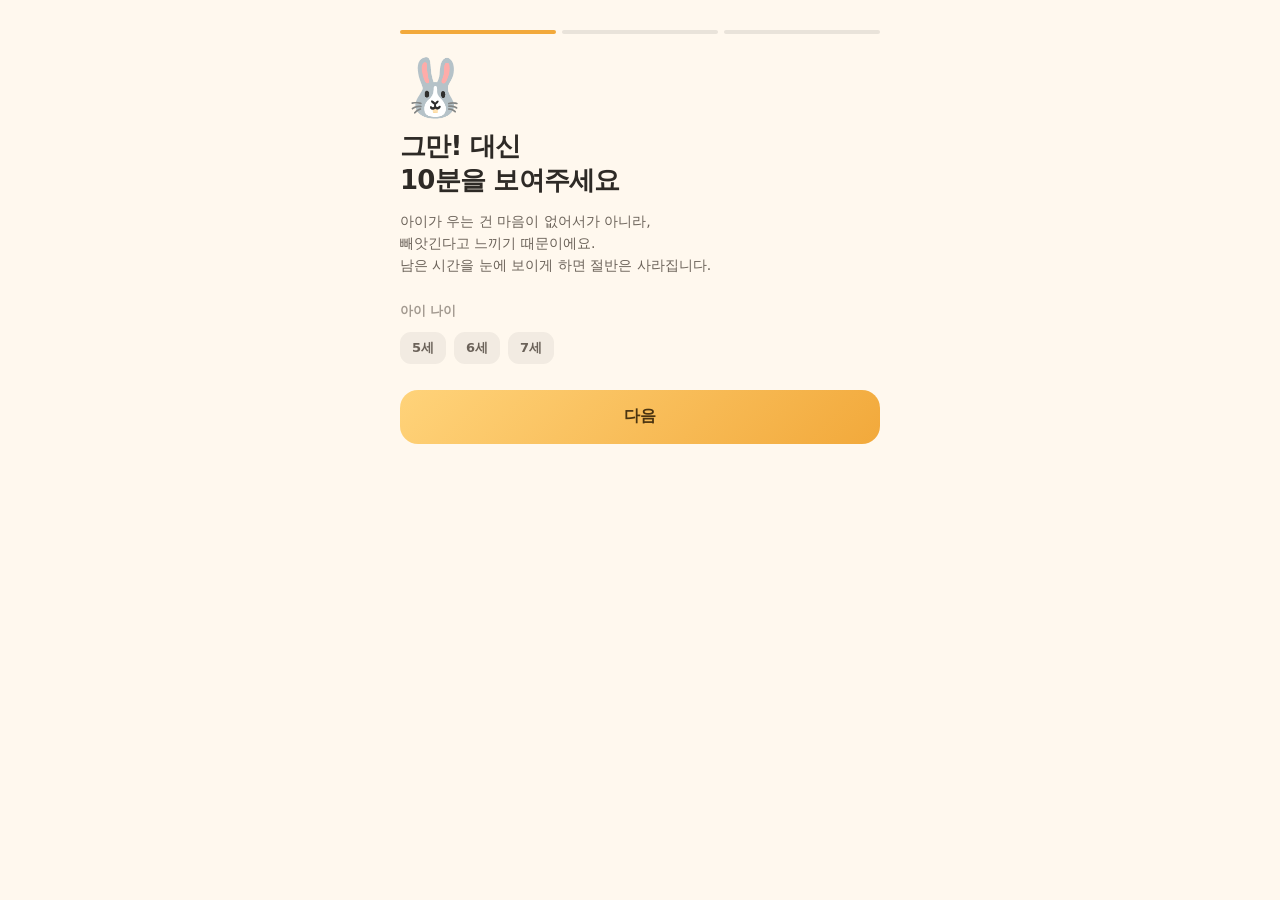
==== index.html @ 4c0e1732 "미리 (Miri) v1.0 — 5~7세 전환 코치 PWA 빼앗지 말고, 보여주고, 고르게.  - 예고 시계: 모래가 줄고 토끼가 내려옴. 글자·숫자 0개 - 30초 예고: 손흔들기" ====
<!doctype html>
<html lang="ko">
<head>
<script>document.documentElement.classList.add('js');</script>
<meta charset="utf-8">
<meta name="viewport" content="width=device-width,initial-scale=1,viewport-fit=cover,maximum-scale=1,user-scalable=no">
<title>미리 — 그만! 대신 10분을 보여주세요</title>
<meta name="description" content="5~7세 아이의 전환을 덜 아프게. 남은 시간을 보여주고, 고르게 하는 앱.">
<meta name="theme-color" content="#FFF8EE">
<meta name="apple-mobile-web-app-capable" content="yes">
<meta name="apple-mobile-web-app-status-bar-style" content="default">
<meta name="apple-mobile-web-app-title" content="미리">
<link rel="manifest" href="manifest.webmanifest">
<link rel="icon" href="icons/icon.svg" type="image/svg+xml">
<link rel="apple-touch-icon" href="icons/icon-192.png">
<link rel="stylesheet" href="css/app.css">
</head>
<body>
<noscript>
  <div style="padding:18px 20px;background:#FFF1D8;color:#7A5A22;font-weight:800;font-size:14px;line-height:1.6">
    이 미리보기는 스크립트를 실행하지 않습니다. 실제 앱은 파일을 브라우저로 직접 여세요.
  </div>
</noscript>

<main id="app">

  <!-- ================= 온보딩 ================= -->
  <section id="view-onboarding" class="view">
    <div class="ob-progress"><i class="on"></i><i></i><i></i></div>

    <div class="ob-step active" data-step="1">
      <div class="ob-hero">🐰</div>
      <h1 class="h1">그만! 대신<br>10분을 보여주세요</h1>
      <p class="sub" style="margin-top:12px">
        아이가 우는 건 마음이 없어서가 아니라,<br>빼앗긴다고 느끼기 때문이에요.<br>
        남은 시간을 눈에 보이게 하면 절반은 사라집니다.
      </p>
      <div class="stack" style="margin-top:26px">
        <p class="muted" style="font-weight:800">아이 나이</p>
        <div class="seg" id="ob-age" style="gap:8px">
          <button data-age="5">5세</button>
          <button data-age="6">6세</button>
          <button data-age="7">7세</button>
        </div>
        <button class="btn sand" id="ob-next-1" style="margin-top:14px">다음</button>
      </div>
    </div>

    <div class="ob-step" data-step="2">
      <h1 class="h1">오늘 가장<br>힘든 순간은?</h1>
      <p class="sub" style="margin-top:10px">그 순간부터 바로 쓸 수 있게 준비해둘게요.</p>
      <div class="opt-grid" id="ob-moment">
        <button class="opt" data-key="go"><span class="em">🎒</span><span class="lb">등원</span></button>
        <button class="opt" data-key="home"><span class="em">🏠</span><span class="lb">하원</span></button>
        <button class="opt" data-key="bath"><span class="em">🛁</span><span class="lb">목욕</span></button>
        <button class="opt" data-key="sleep"><span class="em">🌙</span><span class="lb">잠자리</span></button>
      </div>
      <button class="btn sand" id="ob-next-2" style="margin-top:22px">다음</button>
    </div>

    <div class="ob-step" data-step="3">
      <div class="ob-hero">⏳</div>
      <h1 class="h1" id="ob-done-title">준비 끝났어요</h1>
      <p class="sub" style="margin-top:12px" id="ob-done-sub">
        지금 바로 한 번 켜보세요.<br>아이에게 화면을 보여주고 3분만 기다려보면 됩니다.
      </p>
      <div class="card" style="margin-top:20px">
        <div class="row between">
          <div class="row" style="gap:10px">
            <span style="font-size:26px" id="ob-preview-em">🎒</span>
            <div>
              <div style="font-weight:800" id="ob-preview-lb">등원</div>
              <div class="muted" id="ob-preview-mt">10분</div>
            </div>
          </div>
          <span class="pill-time">첫 실행</span>
        </div>
      </div>
      <button class="btn sand" id="ob-start" style="margin-top:16px">지금 3분 켜보기</button>
      <button class="btn ghost" id="ob-skip" style="margin-top:10px">먼저 둘러볼게요</button>
    </div>
  </section>

  <!-- ================= 홈 ================= -->
  <section id="view-home" class="view">
    <div class="row between" style="margin-bottom:18px">
      <div class="brand"><span class="brand-dot"></span>미리</div>
      <div class="muted" id="home-date"></div>
    </div>

    <div class="hero">
      <div class="now-label">지금 이 순간</div>
      <div class="hero-title"><span class="em" id="hero-em">🎒</span><span id="hero-lb">등원</span></div>
      <div class="sub" id="hero-sub">10분을 보여주고 시작하세요.</div>
      <div class="hero-actions">
        <button class="btn sand" id="hero-start">시계 켜기</button>
        <button class="btn ghost" id="hero-change" style="width:auto;flex:none;min-width:88px">시간</button>
      </div>
    </div>

    <div class="section">
      <div class="section-head"><h2 class="h2">오늘의 전환</h2><span class="muted" id="home-today-stat"></span></div>
      <div class="preset-grid" id="preset-grid"></div>
    </div>

    <div class="section">
      <div class="section-head"><h2 class="h2">방금 전</h2><span class="muted" id="home-log-count"></span></div>
      <div class="card" style="padding:8px 16px" id="home-logs"></div>
    </div>
  </section>

  <!-- ================= 카드 ================= -->
  <section id="view-cards" class="view">
    <h1 class="h1" style="margin-bottom:8px">둘 중에 골라</h1>
    <p class="sub" style="margin-bottom:20px">어른이 정할 순간을 아이 손에 넘겨주세요.<br>고른 기록이 남아서, 뒤집기 어려워집니다.</p>
    <div class="stack" id="set-list"></div>

    <div class="section">
      <div class="section-head"><h2 class="h2">최근 선택</h2></div>
      <div class="card" style="padding:8px 16px" id="choice-logs"></div>
    </div>
  </section>

  <!-- ================= 기록 ================= -->
  <section id="view-records" class="view">
    <h1 class="h1" style="margin-bottom:6px">기록</h1>
    <p class="sub" style="margin-bottom:20px">잘한 것만 조용히 쌓입니다. 점수도, 순위도 없어요.</p>

    <div class="stat-row">
      <div class="stat"><div class="n" id="st-week">0</div><div class="l">이번 주 성공</div></div>
      <div class="stat"><div class="n" id="st-total">0</div><div class="l">전체 전환</div></div>
      <div class="stat"><div class="n" id="st-rate">–</div><div class="l">성공률</div></div>
    </div>

    <div class="section">
      <div class="section-head"><h2 class="h2">최근 7일</h2></div>
      <div class="card"><div class="chart" id="chart"></div></div>
    </div>

    <div class="section">
      <div class="section-head"><h2 class="h2">오늘</h2></div>
      <div class="card" style="padding:8px 16px" id="today-logs"></div>
    </div>
  </section>

  <!-- ================= 설정 ================= -->
  <section id="view-settings" class="view">
    <h1 class="h1" style="margin-bottom:20px">설정</h1>

    <div class="set-group">
      <div class="set-item">
        <span class="k">아이 나이</span>
        <div class="seg" id="set-age">
          <button data-age="5">5</button><button data-age="6">6</button><button data-age="7">7</button>
        </div>
      </div>
      <div class="set-item">
        <span class="k">소리</span>
        <button class="switch" id="set-sound" aria-label="소리"></button>
      </div>
      <div class="set-item">
        <span class="k">알림</span>
        <button class="btn ghost sm" id="set-notify">켜기</button>
      </div>
    </div>

    <div class="section">
      <div class="section-head"><h2 class="h2">전환 시간</h2></div>
      <div class="set-group" id="preset-settings"></div>
    </div>

    <div class="section">
      <div class="set-group" id="install-block" hidden>
        <div class="set-item">
          <span class="k">홈 화면에 추가</span>
          <span class="v">브라우저 메뉴 → 홈 화면에 추가</span>
        </div>
      </div>
      <div class="set-group" style="margin-top:12px">
        <div class="set-item"><span class="k">데이터 초기화</span><button class="btn ghost sm" id="set-reset">초기화</button></div>
      </div>
    </div>

    <p class="privacy" style="margin-top:22px">
      아이의 기록은 이 기기 밖으로 나가지 않습니다.<br>
      서버로 보내지 않고, 계정도 만들지 않습니다.<br>
      알림은 앱이 열려 있을 때만 정확히 동작합니다.<br><br>
      미리 v1.0
    </p>
  </section>

</main>

<!-- ================= 아이 화면 ================= -->
<section id="view-kid" class="fullscreen">
  <div class="kid-wrap" id="kid-wrap">
    <div class="jar" id="jar">
      <div class="sand-fill" id="sand"></div>
      <div class="bunny" id="bunny">🐰</div>
      <div class="door" id="door">🚪</div>
    </div>
    <button class="kid-exit" id="kid-exit" aria-label="나가기">✕</button>
    <div class="end-panel" id="end-panel">
      <div class="end-hint">부모님만</div>
      <div class="end-row">
        <button class="btn ghost" id="end-extend">3분 더</button>
        <button class="btn sand" id="end-done">잘 넘어갔어요</button>
      </div>
    </div>
  </div>
</section>

<!-- ================= 선택 카드 화면 ================= -->
<section id="view-choice" class="fullscreen">
  <div class="choice-wrap">
    <button class="kid-exit" id="choice-exit" aria-label="닫기">✕</button>
    <div class="choice-q" id="choice-q">뭘 입을까?</div>
    <div class="choice-grid" id="choice-grid"></div>
    <div class="choice-foot" id="choice-foot" style="display:none">
      <button class="btn ghost sm" id="choice-again">한 번 더</button>
      <button class="btn sm" id="choice-close">닫기</button>
    </div>
  </div>
</section>

<!-- ================= 탭바 ================= -->
<nav id="tabbar" hidden>
  <div class="tabs">
    <button class="tab on" data-tab="home"><span class="ic">🏠</span><span>홈</span></button>
    <button class="tab" data-tab="cards"><span class="ic">🃏</span><span>골라</span></button>
    <button class="tab" data-tab="records"><span class="ic">📊</span><span>기록</span></button>
    <button class="tab" data-tab="settings"><span class="ic">⚙️</span><span>설정</span></button>
  </div>
</nav>

<div class="sheet-back" id="sheet">
  <div class="sheet">
    <div class="row between">
      <span class="h2" id="sheet-title">몇 분 보여줄까요?</span>
      <span class="muted">숫자는 아이에게 안 보여요</span>
    </div>
    <div class="sheet-grid" id="sheet-grid">
      <button data-min="3">3분</button>
      <button data-min="5">5분</button>
      <button data-min="10">10분</button>
      <button data-min="15">15분</button>
    </div>
    <button class="btn ghost" id="sheet-cancel" style="margin-top:14px">닫기</button>
  </div>
</div>

<div id="toast"></div>

<script src="js/store.js"></script>
<script src="js/app.js"></script>
</body>
</html>
---- css/app.css ----
:root{
  --cream:#FFF8EE;
  --card:#FFFFFF;
  --ink:#2E2A26;
  --ink-2:#6B6259;
  --ink-3:#A39A90;
  --sand:#F2A93B;
  --sand-2:#FFD37A;
  --mint:#6FC1A0;
  --sky:#8AB6E1;
  --rose:#E88E8E;
  --line:rgba(46,42,38,.08);
  --line-2:rgba(46,42,38,.14);
  --r-lg:28px;
  --r-md:20px;
  --r-sm:14px;
  --shadow:0 10px 30px rgba(120,95,60,.10);
  --shadow-lg:0 18px 50px rgba(120,95,60,.16);
  --safe-b:env(safe-area-inset-bottom,0px);
  --safe-t:env(safe-area-inset-top,0px);
}

*{box-sizing:border-box;-webkit-tap-highlight-color:transparent}
html,body{margin:0;padding:0}
body{
  background:var(--cream);
  color:var(--ink);
  font-family:-apple-system,BlinkMacSystemFont,"Apple SD Gothic Neo","Pretendard","Noto Sans KR","Malgun Gothic",system-ui,sans-serif;
  -webkit-font-smoothing:antialiased;
  overflow-x:hidden;
}
button{font:inherit;color:inherit;border:0;background:none;cursor:pointer}
h1,h2,h3,p{margin:0}
ul{margin:0;padding:0;list-style:none}

#app{
  max-width:520px;
  margin:0 auto;
  padding:calc(var(--safe-t) + 18px) 20px calc(92px + var(--safe-b));
  min-height:100vh;
  min-height:100dvh;
}
.view{display:block}
/* JS가 없으면 온보딩 정적 내용이 그대로 보인다 (미리보기에서 흰 화면 방지) */
html.js .view{display:none;animation:fade .22s ease}
html.js .view.active{display:block}
@keyframes fade{from{opacity:0;transform:translateY(6px)}to{opacity:1;transform:none}}

/* ---------- 공통 ---------- */
.brand{display:flex;align-items:center;gap:8px;font-weight:800;letter-spacing:-.02em}
.brand-dot{width:10px;height:10px;border-radius:50%;background:var(--sand)}
.h1{font-size:26px;font-weight:800;letter-spacing:-.03em;line-height:1.3}
.h2{font-size:18px;font-weight:800;letter-spacing:-.02em}
.sub{color:var(--ink-2);font-size:14px;line-height:1.6}
.muted{color:var(--ink-3);font-size:12.5px}
.card{background:var(--card);border-radius:var(--r-lg);padding:20px;box-shadow:var(--shadow)}
.row{display:flex;align-items:center;gap:12px}
.between{justify-content:space-between}
.stack{display:flex;flex-direction:column;gap:12px}
.section{margin-top:26px}
.section-head{display:flex;align-items:baseline;justify-content:space-between;margin-bottom:12px}
.btn{
  display:flex;align-items:center;justify-content:center;gap:8px;
  min-height:54px;padding:0 20px;border-radius:18px;font-weight:800;font-size:16px;
  background:var(--ink);color:#fff;transition:transform .12s ease,opacity .12s;
  width:100%;
}
.btn:active{transform:scale(.975)}
.btn.sand{background:linear-gradient(135deg,var(--sand-2),var(--sand));color:#4A3411}
.btn.ghost{background:rgba(46,42,38,.06);color:var(--ink)}
.btn.sm{min-height:42px;font-size:14px;border-radius:14px;padding:0 14px;width:auto}
.chip{
  display:inline-flex;align-items:center;gap:6px;
  padding:8px 14px;border-radius:999px;background:rgba(46,42,38,.06);
  font-size:13.5px;font-weight:700;color:var(--ink-2);
}
.chip.on{background:var(--ink);color:#fff}
.pill-time{
  padding:6px 10px;border-radius:999px;background:rgba(242,169,59,.14);
  color:#9A6208;font-weight:800;font-size:12.5px;
}

/* ---------- 온보딩 ---------- */
#view-onboarding{padding-top:12px}
.ob-hero{font-size:56px;line-height:1;margin:8px 0 14px}
.ob-step{display:none}
.ob-step.active{display:block;animation:fade .25s ease}
.ob-progress{display:flex;gap:6px;margin-bottom:26px}
.ob-progress i{height:4px;flex:1;border-radius:99px;background:rgba(46,42,38,.1)}
.ob-progress i.on{background:var(--sand)}
.opt-grid{display:grid;grid-template-columns:1fr 1fr;gap:12px;margin-top:18px}
.opt{
  background:#fff;border-radius:22px;padding:20px 16px;text-align:center;
  box-shadow:var(--shadow);border:2px solid transparent;transition:.15s;
}
.opt .em{font-size:34px;display:block;margin-bottom:8px}
.opt .lb{font-weight:800;font-size:15px}
.opt:active{transform:scale(.97)}
.opt.sel{border-color:var(--sand);box-shadow:0 0 0 4px rgba(242,169,59,.16),var(--shadow)}

/* ---------- 홈 ---------- */
.hero{
  background:linear-gradient(150deg,#FFF1D8 0%,#FFE6BC 55%,#FFDFAE 100%);
  border-radius:var(--r-lg);padding:22px;box-shadow:var(--shadow);position:relative;overflow:hidden;
}
.hero::after{
  content:"";position:absolute;right:-30px;top:-40px;width:150px;height:150px;
  border-radius:50%;background:rgba(255,255,255,.45);
}
.hero .now-label{font-size:12.5px;font-weight:800;color:#9A6208;letter-spacing:.06em}
.hero-title{font-size:24px;font-weight:800;letter-spacing:-.03em;margin:6px 0 4px;display:flex;align-items:center;gap:10px}
.hero-title .em{font-size:30px}
.hero-actions{display:flex;gap:10px;margin-top:16px;position:relative;z-index:1}

.preset-grid{display:grid;grid-template-columns:1fr 1fr;gap:12px}
.preset{
  background:#fff;border-radius:var(--r-md);padding:16px;box-shadow:var(--shadow);
  display:flex;flex-direction:column;gap:10px;text-align:left;transition:transform .12s;
  position:relative;overflow:hidden;
}
.preset:active{transform:scale(.975)}
.preset .em{font-size:26px}
.preset .lb{font-weight:800;font-size:15.5px;letter-spacing:-.02em}
.preset .mt{font-size:12.5px;color:var(--ink-3);font-weight:700}
.preset .pin{
  position:absolute;top:12px;right:12px;font-size:11px;font-weight:800;color:#9A6208;
  background:rgba(242,169,59,.16);padding:4px 8px;border-radius:99px;
}
.preset .go{
  margin-top:2px;font-size:13px;font-weight:800;color:var(--sand);
  display:flex;align-items:center;gap:4px;
}

.log-list{display:flex;flex-direction:column;gap:2px}
.log-item{display:flex;align-items:center;gap:12px;padding:12px 4px;border-bottom:1px solid var(--line)}
.log-item:last-child{border-bottom:0}
.log-em{font-size:20px;width:26px;text-align:center}
.log-main{flex:1;font-weight:700;font-size:14.5px}
.log-time{font-size:12.5px;color:var(--ink-3);font-weight:700}
.tag{font-size:11.5px;font-weight:800;padding:4px 9px;border-radius:99px}
.tag.s{background:rgba(111,193,160,.16);color:#2E7D5F}
.tag.e{background:rgba(242,169,59,.18);color:#9A6208}
.tag.a{background:rgba(232,142,142,.16);color:#A94A4A}

.empty{
  text-align:center;padding:34px 18px;color:var(--ink-3);
  background:rgba(255,255,255,.6);border-radius:var(--r-md);font-size:14px;line-height:1.7;
}

/* ---------- 카드 ---------- */
.set-tile{
  display:flex;align-items:center;gap:14px;background:#fff;border-radius:var(--r-md);
  padding:16px;box-shadow:var(--shadow);width:100%;text-align:left;transition:transform .12s;
}
.set-tile:active{transform:scale(.98)}
.set-tile .em{font-size:26px}
.set-tile .nm{font-weight:800;font-size:15.5px;flex:1}
.set-tile .arw{color:var(--ink-3);font-weight:800}

/* ---------- 전체화면 (아이) ---------- */
.fullscreen{
  position:fixed;inset:0;z-index:60;margin:0;max-width:none;padding:0;
  display:none;
}
.fullscreen.active{display:flex}
.kid-wrap{
  width:100%;height:100%;display:flex;align-items:center;justify-content:center;
  background:radial-gradient(120% 90% at 50% 0%,#FFF6E4 0%,#FFE9C6 60%,#FFDDAF 100%);
  position:relative;overflow:hidden;
  transition:opacity .6s ease;
}
.kid-wrap.out{opacity:0}
.jar{
  position:relative;width:min(74vw,380px);aspect-ratio:3/4;
  border-radius:44px;background:#FFFDF8;overflow:hidden;
  box-shadow:0 20px 60px rgba(150,110,50,.20),inset 0 0 0 3px rgba(255,255,255,.9);
}
.jar::after{
  content:"";position:absolute;inset:0;border-radius:44px;
  box-shadow:inset 0 -20px 40px rgba(180,130,60,.10);pointer-events:none;
}
.sand-fill{
  position:absolute;left:0;right:0;bottom:0;height:0%;
  background:linear-gradient(180deg,var(--sand-2),var(--sand));
}
.sand-fill::before{
  content:"";position:absolute;left:-10%;right:-10%;top:-14px;height:22px;border-radius:50%;
  background:var(--sand-2);
}
.bunny{
  position:absolute;left:50%;bottom:0;
  font-size:clamp(46px,13vw,68px);line-height:1;
  transform:translate(-50%,14%);
  filter:drop-shadow(0 6px 10px rgba(140,100,50,.18));
  will-change:bottom,transform;
}
.bunny.wave{animation:wave 1.1s ease-in-out 3}
@keyframes wave{
  0%,100%{transform:translate(-50%,14%) rotate(0deg) scale(1)}
  25%{transform:translate(-50%,2%) rotate(-9deg) scale(1.06)}
  60%{transform:translate(-50%,10%) rotate(9deg) scale(1.03)}
}
.bunny.leave{
  transition:transform 1s cubic-bezier(.4,0,.2,1),opacity .7s ease .5s;
  transform:translate(-50%,14%) translate(90px,-30px) scale(.75);
  opacity:0;
}
.door{
  position:absolute;right:10%;bottom:0;font-size:clamp(34px,9vw,52px);
  opacity:0;transition:opacity .5s ease .35s;filter:drop-shadow(0 4px 8px rgba(140,100,50,.15));
}
.door.on{opacity:1}

.kid-exit{
  position:absolute;top:calc(var(--safe-t) + 14px);right:16px;
  width:44px;height:44px;border-radius:50%;background:rgba(255,255,255,.55);
  color:rgba(90,70,45,.45);font-size:16px;font-weight:800;
  display:flex;align-items:center;justify-content:center;
  backdrop-filter:blur(6px);
}
.kid-exit.holding{background:rgba(255,255,255,.9);color:var(--ink-2);transform:scale(.94)}

.end-panel{
  position:absolute;left:0;right:0;bottom:calc(var(--safe-b) + 30px);
  padding:0 22px;display:flex;flex-direction:column;gap:10px;align-items:center;
  opacity:0;pointer-events:none;transition:opacity .4s ease;
}
.end-panel.on{opacity:1;pointer-events:auto}
.end-hint{font-size:12px;font-weight:800;color:rgba(120,90,50,.5);letter-spacing:.04em}
.end-row{display:flex;gap:10px;width:100%;max-width:420px}
.end-row .btn{min-height:52px;flex:1 1 0;width:auto;min-width:0}

/* ---------- 선택 카드 ---------- */
.choice-wrap{
  width:100%;height:100%;display:flex;flex-direction:column;
  background:radial-gradient(120% 90% at 50% 0%,#F2FAF6 0%,#E6F5EE 60%,#D9EFE4 100%);
  padding:calc(var(--safe-t) + 26px) 22px calc(var(--safe-b) + 26px);
  position:relative;
}
.choice-q{text-align:center;font-size:20px;font-weight:800;letter-spacing:-.02em;color:#2C4A3C;margin-bottom:auto}
.choice-grid{display:grid;grid-template-columns:1fr 1fr;gap:14px;flex:1;align-content:center;padding:20px 0}
.choice-card{
  aspect-ratio:3/4;border-radius:32px;background:#fff;box-shadow:var(--shadow-lg);
  display:flex;flex-direction:column;align-items:center;justify-content:center;gap:10px;
  transition:transform .18s ease,opacity .3s ease,box-shadow .2s;
  border:3px solid transparent;
}
.choice-card:active{transform:scale(.96)}
.choice-card .em{font-size:clamp(54px,17vw,86px);line-height:1}
.choice-card .lb{font-weight:800;font-size:15px;color:var(--ink-2)}
.choice-card.dim{opacity:.22;transform:scale(.9)}
.choice-card.pick{border-color:var(--mint);box-shadow:0 0 0 6px rgba(111,193,160,.18),var(--shadow-lg);transform:scale(1.04)}
.choice-foot{display:flex;justify-content:center;gap:10px;padding-top:8px}
.choice-foot .btn{width:auto;min-width:130px}

/* ---------- 기록 ---------- */
.stat-row{display:grid;grid-template-columns:repeat(3,1fr);gap:10px}
.stat{background:#fff;border-radius:var(--r-md);padding:16px 14px;box-shadow:var(--shadow)}
.stat .n{font-size:24px;font-weight:800;letter-spacing:-.03em}
.stat .l{font-size:12px;color:var(--ink-3);font-weight:700;margin-top:2px}
.chart{display:flex;align-items:flex-end;gap:10px;height:132px;padding:8px 2px 0}
.bar-col{flex:1;display:flex;flex-direction:column;align-items:center;gap:8px;height:100%;justify-content:flex-end}
.bar-track{width:100%;flex:1;display:flex;align-items:flex-end;background:rgba(46,42,38,.05);border-radius:10px;overflow:hidden}
.bar-fill{width:100%;background:linear-gradient(180deg,var(--sand-2),var(--sand));border-radius:10px;min-height:4px;transition:height .5s cubic-bezier(.2,.8,.2,1)}
.bar-col .d{font-size:11.5px;color:var(--ink-3);font-weight:800}
.bar-col.today .d{color:var(--sand)}

/* ---------- 설정 ---------- */
.set-group{background:#fff;border-radius:var(--r-md);box-shadow:var(--shadow);overflow:hidden}
.set-item{display:flex;align-items:center;justify-content:space-between;gap:12px;padding:16px;border-bottom:1px solid var(--line)}
.set-item:last-child{border-bottom:0}
.set-item .k{font-weight:700;font-size:14.5px}
.set-item .v{font-size:13.5px;color:var(--ink-3);font-weight:700}
.seg{display:flex;gap:6px}
.seg button{padding:7px 12px;border-radius:11px;background:rgba(46,42,38,.06);font-weight:800;font-size:13px;color:var(--ink-2)}
.seg button.on{background:var(--ink);color:#fff}
.switch{width:50px;height:30px;border-radius:99px;background:rgba(46,42,38,.16);position:relative;transition:.2s;flex:none}
.switch::after{content:"";position:absolute;top:3px;left:3px;width:24px;height:24px;border-radius:50%;background:#fff;transition:.2s;box-shadow:0 2px 6px rgba(0,0,0,.15)}
.switch.on{background:var(--mint)}
.switch.on::after{left:23px}
.time-input{
  border:0;background:rgba(46,42,38,.05);border-radius:11px;padding:8px 10px;
  font-weight:800;font-size:14px;color:var(--ink);width:96px;text-align:center;
}
.privacy{font-size:12px;line-height:1.7;color:var(--ink-3);padding:0 4px}

/* ---------- 탭바 ---------- */
#tabbar{
  position:fixed;bottom:0;left:0;right:0;z-index:40;
  background:rgba(255,248,238,.88);backdrop-filter:blur(14px);
  border-top:1px solid var(--line);
  padding-bottom:var(--safe-b);
}
.tabs{max-width:520px;margin:0 auto;display:grid;grid-template-columns:repeat(4,1fr)}
.tab{
  display:flex;flex-direction:column;align-items:center;gap:3px;
  padding:10px 0 12px;color:var(--ink-3);font-size:11px;font-weight:800;
}
.tab .ic{font-size:19px;line-height:1;filter:grayscale(1);opacity:.55}
.tab.on{color:var(--ink)}
.tab.on .ic{filter:none;opacity:1}

/* ---------- 시트 ---------- */
.sheet-back{
  position:fixed;inset:0;z-index:80;background:rgba(46,42,38,.35);
  display:none;align-items:flex-end;justify-content:center;
  backdrop-filter:blur(2px);
}
.sheet-back.on{display:flex}
.sheet{
  width:100%;max-width:520px;background:var(--cream);
  border-radius:28px 28px 0 0;padding:22px 20px calc(24px + var(--safe-b));
  animation:up .24s cubic-bezier(.2,.8,.2,1);
}
@keyframes up{from{transform:translateY(30px);opacity:.6}to{transform:none;opacity:1}}
.sheet-grid{display:grid;grid-template-columns:repeat(4,1fr);gap:10px;margin-top:14px}
.sheet-grid button{
  padding:16px 0;border-radius:16px;background:#fff;font-weight:800;font-size:15px;
  box-shadow:var(--shadow);
}
.sheet-grid button:active{transform:scale(.96)}

/* ---------- 토스트 ---------- */
#toast{
  position:fixed;left:50%;bottom:calc(90px + var(--safe-b));transform:translate(-50%,14px);
  background:rgba(46,42,38,.92);color:#fff;padding:12px 18px;border-radius:14px;
  font-size:13.5px;font-weight:700;opacity:0;pointer-events:none;transition:.25s;z-index:90;
  max-width:86vw;text-align:center;
}
#toast.on{opacity:1;transform:translate(-50%,0)}

@media (prefers-reduced-motion:reduce){
  *{animation-duration:.001s!important;transition-duration:.001s!important}
}
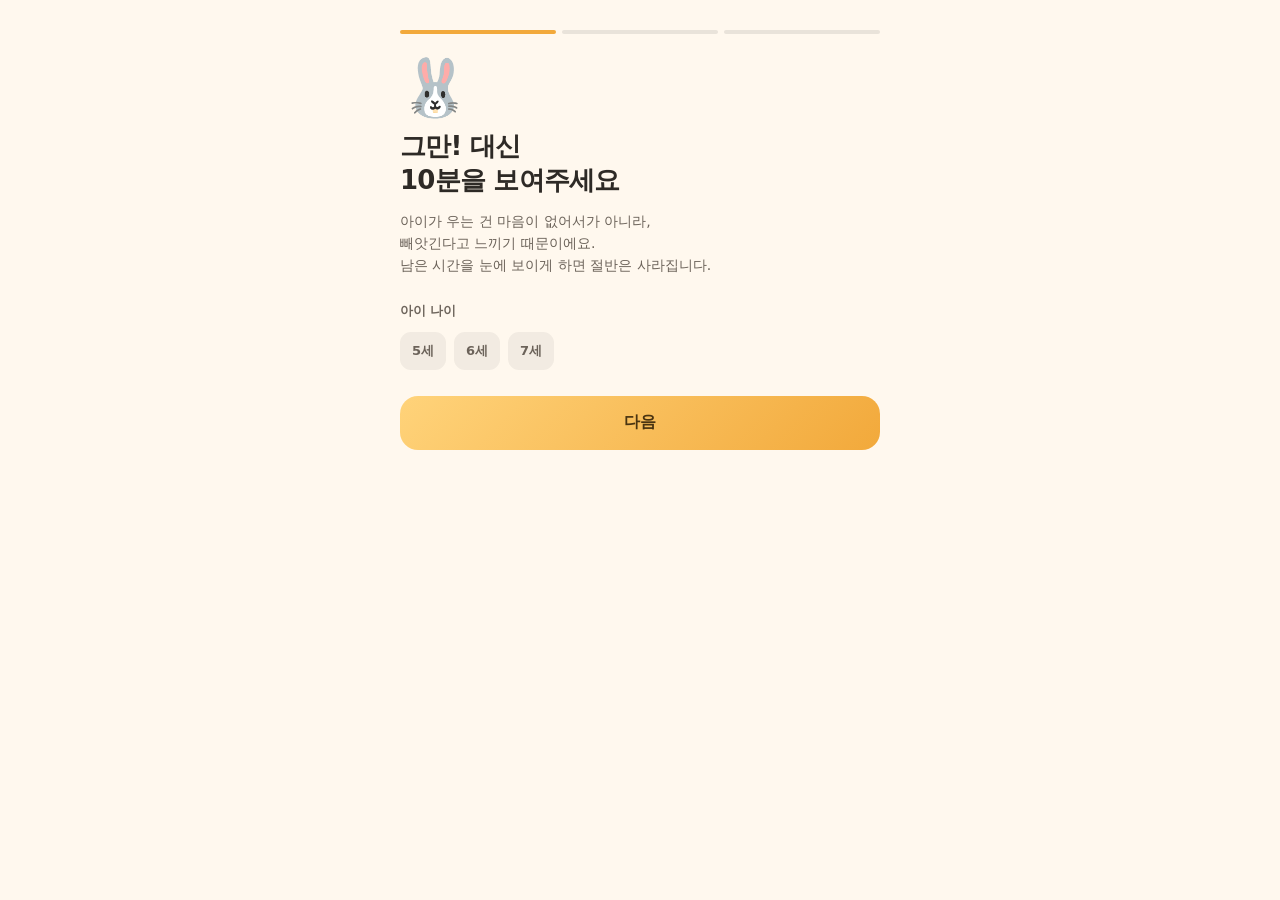
==== commit 4695d080: "미리 v1.1 — 계획 갭 16개 전부 구현 기능 - 루틴 세트(아침 4단계·저녁 3단계) + 단계 진행 점 - 내 사진 카드(IndexedDB, 512px JPEG) — 사진 있" ====
--- a/index.html
+++ b/index.html
@@ -6,7 +6,8 @@
 <meta name="viewport" content="width=device-width,initial-scale=1,viewport-fit=cover,maximum-scale=1,user-scalable=no">
 <title>미리 — 그만! 대신 10분을 보여주세요</title>
 <meta name="description" content="5~7세 아이의 전환을 덜 아프게. 남은 시간을 보여주고, 고르게 하는 앱.">
-<meta name="theme-color" content="#FFF8EE">
+<meta name="theme-color" content="#FFF8EE" media="(prefers-color-scheme: light)">
+<meta name="theme-color" content="#17130F" media="(prefers-color-scheme: dark)">
 <meta name="apple-mobile-web-app-capable" content="yes">
 <meta name="apple-mobile-web-app-status-bar-style" content="default">
 <meta name="apple-mobile-web-app-title" content="미리">
@@ -21,6 +22,8 @@
     이 미리보기는 스크립트를 실행하지 않습니다. 실제 앱은 파일을 브라우저로 직접 여세요.
   </div>
 </noscript>
+
+<div id="offline-bar" hidden>인터넷이 없어도 시계는 돌아가요.</div>
 
 <main id="app">
 
@@ -62,7 +65,7 @@
       <div class="ob-hero">⏳</div>
       <h1 class="h1" id="ob-done-title">준비 끝났어요</h1>
       <p class="sub" style="margin-top:12px" id="ob-done-sub">
-        지금 바로 한 번 켜보세요.<br>아이에게 화면을 보여주고 3분만 기다려보면 됩니다.
+        3분만 먼저 해볼까요? 지금 아이에게 보여주세요.
       </p>
       <div class="card" style="margin-top:20px">
         <div class="row between">
@@ -85,7 +88,10 @@
   <section id="view-home" class="view">
     <div class="row between" style="margin-bottom:18px">
       <div class="brand"><span class="brand-dot"></span>미리</div>
-      <div class="muted" id="home-date"></div>
+      <div class="row" style="gap:8px">
+        <button class="child-chip" id="home-child" aria-label="아이 바꾸기">🐰</button>
+        <div class="muted" id="home-date"></div>
+      </div>
     </div>
 
     <div class="hero">
@@ -96,6 +102,21 @@
         <button class="btn sand" id="hero-start">시계 켜기</button>
         <button class="btn ghost" id="hero-change" style="width:auto;flex:none;min-width:88px">시간</button>
       </div>
+      <div class="hero-meta" id="hero-usage"></div>
+    </div>
+
+    <div class="install-banner" id="install-banner" hidden>
+      <div class="ib-text">
+        <strong>홈 화면에 추가</strong>
+        <span id="install-banner-sub">앱처럼 열리고, 알림도 받을 수 있어요.</span>
+      </div>
+      <button class="btn ghost sm" id="install-banner-go">추가</button>
+      <button class="ib-x" id="install-banner-x" aria-label="닫기">✕</button>
+    </div>
+
+    <div class="section" id="routine-section" hidden>
+      <div class="section-head"><h2 class="h2">루틴</h2><span class="muted" id="routine-lock"></span></div>
+      <div class="stack" id="routine-list"></div>
     </div>
 
     <div class="section">
@@ -116,6 +137,19 @@
     <div class="stack" id="set-list"></div>
 
     <div class="section">
+      <div class="section-head"><h2 class="h2">내 사진으로</h2><span class="muted" id="photo-count"></span></div>
+      <div class="chip-row" id="photo-set"></div>
+      <div class="set-group">
+        <div class="set-item">
+          <span class="k">사진 카드 추가</span>
+          <button class="btn ghost sm" id="photo-add">사진 고르기</button>
+        </div>
+      </div>
+      <div class="photo-strip" id="photo-list"></div>
+      <input type="file" id="photo-file" accept="image/*" capture="environment" hidden>
+    </div>
+
+    <div class="section">
       <div class="section-head"><h2 class="h2">최근 선택</h2></div>
       <div class="card" style="padding:8px 16px" id="choice-logs"></div>
     </div>
@@ -124,7 +158,9 @@
   <!-- ================= 기록 ================= -->
   <section id="view-records" class="view">
     <h1 class="h1" style="margin-bottom:6px">기록</h1>
-    <p class="sub" style="margin-bottom:20px">잘한 것만 조용히 쌓입니다. 점수도, 순위도 없어요.</p>
+    <p class="sub" style="margin-bottom:16px">잘한 것만 조용히 쌓입니다. 점수도, 순위도 없어요.</p>
+
+    <div class="chip-row" id="rec-child"></div>
 
     <div class="stat-row">
       <div class="stat"><div class="n" id="st-week">0</div><div class="l">이번 주 성공</div></div>
@@ -133,7 +169,7 @@
     </div>
 
     <div class="section">
-      <div class="section-head"><h2 class="h2">최근 7일</h2></div>
+      <div class="section-head"><h2 class="h2" id="chart-title">최근 7일</h2><span class="muted" id="chart-hint"></span></div>
       <div class="card"><div class="chart" id="chart"></div></div>
     </div>
 
@@ -147,29 +183,60 @@
   <section id="view-settings" class="view">
     <h1 class="h1" style="margin-bottom:20px">설정</h1>
 
-    <div class="set-group">
+    <div class="section-head"><h2 class="h2">아이</h2><button class="btn ghost sm" id="child-add">아이 추가</button></div>
+    <div class="chip-row" id="child-chips"></div>
+    <div class="set-group" style="margin-top:10px">
       <div class="set-item">
-        <span class="k">아이 나이</span>
+        <span class="k">나이</span>
         <div class="seg" id="set-age">
           <button data-age="5">5</button><button data-age="6">6</button><button data-age="7">7</button>
         </div>
       </div>
-      <div class="set-item">
-        <span class="k">소리</span>
-        <button class="switch" id="set-sound" aria-label="소리"></button>
-      </div>
-      <div class="set-item">
-        <span class="k">알림</span>
-        <button class="btn ghost sm" id="set-notify">켜기</button>
-      </div>
-    </div>
-
-    <div class="section">
-      <div class="section-head"><h2 class="h2">전환 시간</h2></div>
+    </div>
+
+    <div class="section">
+      <div class="section-head"><h2 class="h2">소리와 화면</h2></div>
+      <div class="set-group">
+        <div class="set-item"><span class="k">소리</span><button class="switch" id="set-sound" aria-label="소리"></button></div>
+        <div class="set-item" id="haptics-row">
+          <span class="k">진동</span><button class="switch" id="set-haptics" aria-label="진동"></button>
+        </div>
+        <div class="set-item">
+          <span class="k">화면</span>
+          <div class="seg" id="set-theme">
+            <button data-theme="auto">자동</button>
+            <button data-theme="light">밝게</button>
+            <button data-theme="dark">어둡게</button>
+          </div>
+        </div>
+      </div>
+    </div>
+
+    <div class="section">
+      <div class="section-head"><h2 class="h2">알림</h2></div>
+      <div class="set-group">
+        <div class="set-item">
+          <span class="k">종료 알림</span>
+          <button class="btn ghost sm" id="set-notify">켜기</button>
+        </div>
+        <div class="set-item"><span class="k">지금 상태</span><span class="v" id="set-notify-state">–</span></div>
+        <div class="set-item"><span class="k">조용한 시간</span><span class="v">22:00 ~ 07:00</span></div>
+      </div>
+      <p class="note" id="notify-note"></p>
+    </div>
+
+    <div class="section">
+      <div class="section-head"><h2 class="h2">전환 시간</h2><button class="btn ghost sm" id="preset-add">추가</button></div>
       <div class="set-group" id="preset-settings"></div>
     </div>
 
     <div class="section">
+      <div class="section-head"><h2 class="h2">루틴</h2><span class="muted" id="routine-plan"></span></div>
+      <div class="set-group" id="routine-settings"></div>
+    </div>
+
+    <div class="section">
+      <div class="section-head"><h2 class="h2">앱</h2></div>
       <div class="set-group" id="install-block" hidden>
         <div class="set-item">
           <span class="k">홈 화면에 추가</span>
@@ -177,16 +244,41 @@
         </div>
       </div>
       <div class="set-group" style="margin-top:12px">
+        <div class="set-item"><span class="k">내보내기 (JSON)</span><button class="btn ghost sm" id="data-export">저장</button></div>
+        <div class="set-item"><span class="k">내보내기 (CSV)</span><button class="btn ghost sm" id="data-export-csv">저장</button></div>
+        <div class="set-item"><span class="k">불러오기</span><button class="btn ghost sm" id="data-import">파일 선택</button></div>
         <div class="set-item"><span class="k">데이터 초기화</span><button class="btn ghost sm" id="set-reset">초기화</button></div>
       </div>
+      <input type="file" id="import-file" accept="application/json,.json" hidden>
     </div>
 
     <p class="privacy" style="margin-top:22px">
       아이의 기록은 이 기기 밖으로 나가지 않습니다.<br>
-      서버로 보내지 않고, 계정도 만들지 않습니다.<br>
-      알림은 앱이 열려 있을 때만 정확히 동작합니다.<br><br>
-      미리 v1.0
+      서버로 보내지 않고, 계정도 만들지 않습니다.<br><br>
+      미리 v1.1
     </p>
+  </section>
+
+  <!-- ================= 페이월 ================= -->
+  <section id="view-paywall" class="view">
+    <button class="pw-back" id="paywall-back" aria-label="뒤로">←</button>
+    <div class="pw-hero">🌅</div>
+    <h1 class="h1" style="margin-bottom:10px" id="paywall-title">매일 아침 4단계를<br>한 번에</h1>
+    <p class="sub" id="paywall-why">기상부터 등원까지, 단계마다 시계를 켜지 않아도 됩니다.</p>
+
+    <div class="card" style="margin-top:22px">
+      <div class="pw-line"><span>루틴 세트 (아침·저녁)</span><b>포함</b></div>
+      <div class="pw-line"><span>사진 카드 (내 물건으로)</span><b>포함</b></div>
+      <div class="pw-line"><span>시계 횟수 제한 없음</span><b>포함</b></div>
+      <div class="pw-line"><span>기록 30일</span><b>포함</b></div>
+      <div class="pw-line"><span>아이 두 명</span><b>포함</b></div>
+    </div>
+
+    <div class="pw-price"><b>월 4,900원</b><span> · 연 39,000원</span></div>
+    <p class="note" style="text-align:center">지금은 베타 기간이라 결제 없이 켜볼 수 있어요.</p>
+
+    <button class="btn sand" id="paywall-cta" style="margin-top:14px">베타로 켜기</button>
+    <button class="btn ghost" id="paywall-later" style="margin-top:10px">지금은 무료로 계속</button>
   </section>
 
 </main>
@@ -194,6 +286,7 @@
 <!-- ================= 아이 화면 ================= -->
 <section id="view-kid" class="fullscreen">
   <div class="kid-wrap" id="kid-wrap">
+    <div class="routine-dots" id="routine-dots"></div>
     <div class="jar" id="jar">
       <div class="sand-fill" id="sand"></div>
       <div class="bunny" id="bunny">🐰</div>
@@ -201,7 +294,7 @@
     </div>
     <button class="kid-exit" id="kid-exit" aria-label="나가기">✕</button>
     <div class="end-panel" id="end-panel">
-      <div class="end-hint">부모님만</div>
+      <div class="end-hint" id="end-hint">부모님만</div>
       <div class="end-row">
         <button class="btn ghost" id="end-extend">3분 더</button>
         <button class="btn sand" id="end-done">잘 넘어갔어요</button>
@@ -240,12 +333,31 @@
       <span class="muted">숫자는 아이에게 안 보여요</span>
     </div>
     <div class="sheet-grid" id="sheet-grid">
+      <button data-min="1">1분</button>
       <button data-min="3">3분</button>
       <button data-min="5">5분</button>
       <button data-min="10">10분</button>
       <button data-min="15">15분</button>
+      <button data-min="20">20분</button>
+    </div>
+    <div class="sheet-custom">
+      <input type="number" id="sheet-custom" min="1" max="60" inputmode="numeric" placeholder="직접 입력">
+      <span class="muted">분</span>
+      <button class="btn ghost sm" id="sheet-custom-go">시작</button>
     </div>
     <button class="btn ghost" id="sheet-cancel" style="margin-top:14px">닫기</button>
+  </div>
+</div>
+
+<div class="confirm-back" id="confirm">
+  <div class="confirm">
+    <div class="h2" id="confirm-title">확인</div>
+    <p class="sub" id="confirm-text" style="margin-top:8px"></p>
+    <input id="confirm-input" hidden maxlength="12" style="margin-top:14px;width:100%;height:46px;border-radius:14px;border:1.5px solid rgba(46,42,38,.18);background:transparent;color:inherit;font:inherit;font-weight:700;padding:0 14px">
+    <div class="confirm-row">
+      <button class="btn ghost" id="confirm-cancel">취소</button>
+      <button class="btn sand" id="confirm-ok">확인</button>
+    </div>
   </div>
 </div>
 
--- a/css/app.css
+++ b/css/app.css
@@ -3,9 +3,10 @@
   --card:#FFFFFF;
   --ink:#2E2A26;
   --ink-2:#6B6259;
-  --ink-3:#A39A90;
+  --ink-3:#6E655C;
   --sand:#F2A93B;
   --sand-2:#FFD37A;
+  --sand-ink:#8A5A0C;
   --mint:#6FC1A0;
   --sky:#8AB6E1;
   --rose:#E88E8E;
@@ -20,6 +21,36 @@
   --safe-t:env(safe-area-inset-top,0px);
 }
 
+/* 다크 테마: 잠자리 전환에서 눈부시지 않게 */
+html[data-theme="dark"]{
+  --cream:#17130F;
+  --card:#221C17;
+  --ink:#F3EBE0;
+  --ink-2:#C8BDAF;
+  --ink-3:#A2968A;
+  --sand:#F2A93B;
+  --sand-2:#FFC86B;
+  --sand-ink:#FFC86B;
+  --line:rgba(243,235,224,.10);
+  --line-2:rgba(243,235,224,.18);
+  --shadow:0 10px 30px rgba(0,0,0,.36);
+  --shadow-lg:0 18px 50px rgba(0,0,0,.5);
+}
+html[data-theme="dark"] .hero{
+  background:linear-gradient(150deg,#2B2219 0%,#332818 55%,#3A2C17 100%);
+}
+html[data-theme="dark"] .hero .now-label{color:#FFC86B}
+html[data-theme="dark"] .hero::after{background:rgba(255,255,255,.05)}
+html[data-theme="dark"] .opt,
+html[data-theme="dark"] .preset,
+html[data-theme="dark"] .set-tile,
+html[data-theme="dark"] .choice-card{background:var(--card)}
+html[data-theme="dark"] .btn.ghost{background:rgba(243,235,224,.10);color:var(--ink)}
+html[data-theme="dark"] .btn.sand{color:#3D2F10}
+html[data-theme="dark"] .pill-time{background:rgba(255,200,107,.16);color:#FFC86B}
+html[data-theme="dark"] .tag.s{background:rgba(111,193,160,.18);color:#8FD8BA}
+html[data-theme="dark"] .privacy{color:var(--ink-3)}
+
 *{box-sizing:border-box;-webkit-tap-highlight-color:transparent}
 html,body{margin:0;padding:0}
 body{
@@ -45,6 +76,18 @@
 html.js .view{display:none;animation:fade .22s ease}
 html.js .view.active{display:block}
 @keyframes fade{from{opacity:0;transform:translateY(6px)}to{opacity:1;transform:none}}
+
+/* 모션 감소: 애니메이션 없이 즉시 상태 전환 */
+@media (prefers-reduced-motion: reduce){
+  *,*::before,*::after{
+    animation-duration:.001ms !important;
+    animation-iteration-count:1 !important;
+    transition-duration:.001ms !important;
+    scroll-behavior:auto !important;
+  }
+}
+html.reduce-motion .bunny.wave{animation:none}
+html.reduce-motion .bunny.leave{transition:none}
 
 /* ---------- 공통 ---------- */
 .brand{display:flex;align-items:center;gap:8px;font-weight:800;letter-spacing:-.02em}
@@ -62,22 +105,22 @@
 .btn{
   display:flex;align-items:center;justify-content:center;gap:8px;
   min-height:54px;padding:0 20px;border-radius:18px;font-weight:800;font-size:16px;
-  background:var(--ink);color:#fff;transition:transform .12s ease,opacity .12s;
+  background:var(--ink);color:var(--cream);transition:transform .12s ease,opacity .12s;
   width:100%;
 }
 .btn:active{transform:scale(.975)}
 .btn.sand{background:linear-gradient(135deg,var(--sand-2),var(--sand));color:#4A3411}
 .btn.ghost{background:rgba(46,42,38,.06);color:var(--ink)}
-.btn.sm{min-height:42px;font-size:14px;border-radius:14px;padding:0 14px;width:auto}
+.btn.sm{min-height:44px;font-size:14px;border-radius:14px;padding:0 14px;width:auto}
 .chip{
   display:inline-flex;align-items:center;gap:6px;
   padding:8px 14px;border-radius:999px;background:rgba(46,42,38,.06);
   font-size:13.5px;font-weight:700;color:var(--ink-2);
 }
-.chip.on{background:var(--ink);color:#fff}
+.chip.on{background:var(--ink);color:var(--cream)}
 .pill-time{
   padding:6px 10px;border-radius:999px;background:rgba(242,169,59,.14);
-  color:#9A6208;font-weight:800;font-size:12.5px;
+  color:var(--sand-ink);font-weight:800;font-size:12.5px;
 }
 
 /* ---------- 온보딩 ---------- */
@@ -90,7 +133,7 @@
 .ob-progress i.on{background:var(--sand)}
 .opt-grid{display:grid;grid-template-columns:1fr 1fr;gap:12px;margin-top:18px}
 .opt{
-  background:#fff;border-radius:22px;padding:20px 16px;text-align:center;
+  background:var(--card);border-radius:22px;padding:20px 16px;text-align:center;
   box-shadow:var(--shadow);border:2px solid transparent;transition:.15s;
 }
 .opt .em{font-size:34px;display:block;margin-bottom:8px}
@@ -107,14 +150,14 @@
   content:"";position:absolute;right:-30px;top:-40px;width:150px;height:150px;
   border-radius:50%;background:rgba(255,255,255,.45);
 }
-.hero .now-label{font-size:12.5px;font-weight:800;color:#9A6208;letter-spacing:.06em}
+.hero .now-label{font-size:12.5px;font-weight:800;color:var(--sand-ink);letter-spacing:.06em}
 .hero-title{font-size:24px;font-weight:800;letter-spacing:-.03em;margin:6px 0 4px;display:flex;align-items:center;gap:10px}
 .hero-title .em{font-size:30px}
 .hero-actions{display:flex;gap:10px;margin-top:16px;position:relative;z-index:1}
 
 .preset-grid{display:grid;grid-template-columns:1fr 1fr;gap:12px}
 .preset{
-  background:#fff;border-radius:var(--r-md);padding:16px;box-shadow:var(--shadow);
+  background:var(--card);border-radius:var(--r-md);padding:16px;box-shadow:var(--shadow);
   display:flex;flex-direction:column;gap:10px;text-align:left;transition:transform .12s;
   position:relative;overflow:hidden;
 }
@@ -123,11 +166,11 @@
 .preset .lb{font-weight:800;font-size:15.5px;letter-spacing:-.02em}
 .preset .mt{font-size:12.5px;color:var(--ink-3);font-weight:700}
 .preset .pin{
-  position:absolute;top:12px;right:12px;font-size:11px;font-weight:800;color:#9A6208;
+  position:absolute;top:12px;right:12px;font-size:11px;font-weight:800;color:var(--sand-ink);
   background:rgba(242,169,59,.16);padding:4px 8px;border-radius:99px;
 }
 .preset .go{
-  margin-top:2px;font-size:13px;font-weight:800;color:var(--sand);
+  margin-top:2px;font-size:13px;font-weight:800;color:var(--sand-ink);
   display:flex;align-items:center;gap:4px;
 }
 
@@ -139,7 +182,7 @@
 .log-time{font-size:12.5px;color:var(--ink-3);font-weight:700}
 .tag{font-size:11.5px;font-weight:800;padding:4px 9px;border-radius:99px}
 .tag.s{background:rgba(111,193,160,.16);color:#2E7D5F}
-.tag.e{background:rgba(242,169,59,.18);color:#9A6208}
+.tag.e{background:rgba(242,169,59,.18);color:var(--sand-ink)}
 .tag.a{background:rgba(232,142,142,.16);color:#A94A4A}
 
 .empty{
@@ -149,7 +192,7 @@
 
 /* ---------- 카드 ---------- */
 .set-tile{
-  display:flex;align-items:center;gap:14px;background:#fff;border-radius:var(--r-md);
+  display:flex;align-items:center;gap:14px;background:var(--card);border-radius:var(--r-md);
   padding:16px;box-shadow:var(--shadow);width:100%;text-align:left;transition:transform .12s;
 }
 .set-tile:active{transform:scale(.98)}
@@ -240,7 +283,7 @@
 .choice-q{text-align:center;font-size:20px;font-weight:800;letter-spacing:-.02em;color:#2C4A3C;margin-bottom:auto}
 .choice-grid{display:grid;grid-template-columns:1fr 1fr;gap:14px;flex:1;align-content:center;padding:20px 0}
 .choice-card{
-  aspect-ratio:3/4;border-radius:32px;background:#fff;box-shadow:var(--shadow-lg);
+  aspect-ratio:3/4;border-radius:32px;background:var(--card);box-shadow:var(--shadow-lg);
   display:flex;flex-direction:column;align-items:center;justify-content:center;gap:10px;
   transition:transform .18s ease,opacity .3s ease,box-shadow .2s;
   border:3px solid transparent;
@@ -255,7 +298,7 @@
 
 /* ---------- 기록 ---------- */
 .stat-row{display:grid;grid-template-columns:repeat(3,1fr);gap:10px}
-.stat{background:#fff;border-radius:var(--r-md);padding:16px 14px;box-shadow:var(--shadow)}
+.stat{background:var(--card);border-radius:var(--r-md);padding:16px 14px;box-shadow:var(--shadow)}
 .stat .n{font-size:24px;font-weight:800;letter-spacing:-.03em}
 .stat .l{font-size:12px;color:var(--ink-3);font-weight:700;margin-top:2px}
 .chart{display:flex;align-items:flex-end;gap:10px;height:132px;padding:8px 2px 0}
@@ -263,18 +306,20 @@
 .bar-track{width:100%;flex:1;display:flex;align-items:flex-end;background:rgba(46,42,38,.05);border-radius:10px;overflow:hidden}
 .bar-fill{width:100%;background:linear-gradient(180deg,var(--sand-2),var(--sand));border-radius:10px;min-height:4px;transition:height .5s cubic-bezier(.2,.8,.2,1)}
 .bar-col .d{font-size:11.5px;color:var(--ink-3);font-weight:800}
-.bar-col.today .d{color:var(--sand)}
+.bar-col.today .d{color:var(--sand-ink)}
 
 /* ---------- 설정 ---------- */
-.set-group{background:#fff;border-radius:var(--r-md);box-shadow:var(--shadow);overflow:hidden}
+.set-group{background:var(--card);border-radius:var(--r-md);box-shadow:var(--shadow);overflow:hidden}
 .set-item{display:flex;align-items:center;justify-content:space-between;gap:12px;padding:16px;border-bottom:1px solid var(--line)}
 .set-item:last-child{border-bottom:0}
 .set-item .k{font-weight:700;font-size:14.5px}
 .set-item .v{font-size:13.5px;color:var(--ink-3);font-weight:700}
 .seg{display:flex;gap:6px}
-.seg button{padding:7px 12px;border-radius:11px;background:rgba(46,42,38,.06);font-weight:800;font-size:13px;color:var(--ink-2)}
-.seg button.on{background:var(--ink);color:#fff}
+.seg button{min-height:38px;min-width:38px;padding:7px 12px;border-radius:11px;background:rgba(46,42,38,.06);font-weight:800;font-size:13px;color:var(--ink-2)}
+.seg button.on{background:var(--ink);color:var(--cream)}
 .switch{width:50px;height:30px;border-radius:99px;background:rgba(46,42,38,.16);position:relative;transition:.2s;flex:none}
+/* 보이는 크기는 작게, 누르는 영역은 44px 이상으로 */
+.switch::before{content:"";position:absolute;inset:-8px;border-radius:99px}
 .switch::after{content:"";position:absolute;top:3px;left:3px;width:24px;height:24px;border-radius:50%;background:#fff;transition:.2s;box-shadow:0 2px 6px rgba(0,0,0,.15)}
 .switch.on{background:var(--mint)}
 .switch.on::after{left:23px}
@@ -287,7 +332,8 @@
 /* ---------- 탭바 ---------- */
 #tabbar{
   position:fixed;bottom:0;left:0;right:0;z-index:40;
-  background:rgba(255,248,238,.88);backdrop-filter:blur(14px);
+  background:rgba(255,248,238,.90);
+  background:color-mix(in srgb, var(--cream) 88%, transparent);backdrop-filter:blur(14px);
   border-top:1px solid var(--line);
   padding-bottom:var(--safe-b);
 }
@@ -315,7 +361,7 @@
 @keyframes up{from{transform:translateY(30px);opacity:.6}to{transform:none;opacity:1}}
 .sheet-grid{display:grid;grid-template-columns:repeat(4,1fr);gap:10px;margin-top:14px}
 .sheet-grid button{
-  padding:16px 0;border-radius:16px;background:#fff;font-weight:800;font-size:15px;
+  padding:16px 0;border-radius:16px;background:var(--card);font-weight:800;font-size:15px;
   box-shadow:var(--shadow);
 }
 .sheet-grid button:active{transform:scale(.96)}
@@ -332,3 +378,178 @@
 @media (prefers-reduced-motion:reduce){
   *{animation-duration:.001s!important;transition-duration:.001s!important}
 }
+
+/* =====================================================================
+   v1.0 완성분: 신규 컴포넌트
+   ===================================================================== */
+
+/* ---------- 오프라인 / 설치 배너 ---------- */
+#offline-bar{
+  position:fixed;left:0;right:0;top:0;z-index:120;
+  padding:calc(8px + env(safe-area-inset-top)) 16px 8px;
+  background:#4A423A;color:#FFF6E8;font-size:12.5px;font-weight:700;text-align:center;
+}
+#offline-bar[hidden]{display:none}
+
+.install-banner{
+  display:flex;align-items:center;gap:10px;margin-top:14px;padding:14px 16px;
+  background:rgba(242,169,59,.13);border-radius:var(--r-md);border:1px solid rgba(242,169,59,.35);
+}
+.install-banner[hidden]{display:none}
+.install-banner .ib-text{flex:1;display:flex;flex-direction:column;gap:2px;min-width:0}
+.install-banner strong{font-size:14px}
+.install-banner .ib-text span{font-size:12.5px;color:var(--ink-2);line-height:1.4}
+.install-banner .ib-x{
+  width:30px;height:30px;flex:none;border-radius:50%;background:rgba(46,42,38,.08);
+  display:grid;place-items:center;font-size:13px;color:var(--ink-2);
+}
+html[data-theme="dark"] .install-banner{background:rgba(242,169,59,.10)}
+html[data-theme="dark"] .install-banner .ib-x{background:rgba(243,235,224,.10)}
+
+/* ---------- 아이 칩 ---------- */
+.child-chip{
+  display:inline-grid;place-items:center;width:40px;height:40px;border-radius:50%;
+  background:rgba(46,42,38,.07);font-size:17px;line-height:1;
+}
+.child-chip.on{background:var(--ink);color:var(--cream);box-shadow:0 0 0 3px rgba(242,169,59,.35)}
+html[data-theme="dark"] .child-chip{background:rgba(243,235,224,.10)}
+
+.chip-row{display:flex;gap:8px;flex-wrap:wrap;margin-bottom:14px}
+.chip-row:empty{display:none}
+.chip-btn{
+  display:inline-flex;align-items:center;gap:7px;min-height:40px;padding:9px 15px;border-radius:999px;
+  background:rgba(46,42,38,.06);font-size:13.5px;font-weight:700;color:var(--ink-2);
+  border:1.5px solid transparent;
+}
+.chip-btn.on{background:var(--card);color:var(--ink);border-color:var(--sand);box-shadow:var(--shadow)}
+html[data-theme="dark"] .chip-btn{background:rgba(243,235,224,.08)}
+
+/* ---------- 히어로 사용량 ---------- */
+.hero-meta{margin-top:12px;font-size:12px;font-weight:700;color:var(--sand-ink);position:relative;z-index:1}
+html[data-theme="dark"] .hero-meta{color:#E0AE5B}
+.hero-meta:empty{display:none}
+
+/* ---------- 루틴 타일 ---------- */
+.routine-tile{
+  display:flex;align-items:center;gap:12px;background:var(--card);border-radius:var(--r-md);
+  padding:14px 16px;box-shadow:var(--shadow);text-align:left;width:100%;
+}
+.routine-tile .em{font-size:24px;line-height:1}
+.routine-tile .rt-main{flex:1;min-width:0}
+.routine-tile .rt-name{font-weight:800;font-size:15px;display:block}
+.routine-tile .rt-steps{font-size:12.5px;color:var(--ink-2);margin-top:2px;display:block}
+.routine-tile .rt-lock{font-size:15px}
+.routine-tile.locked{opacity:.62}
+
+/* ---------- 아이 화면 루틴 점 ---------- */
+.routine-dots{
+  position:absolute;top:calc(18px + env(safe-area-inset-top));left:50%;transform:translateX(-50%);
+  display:flex;gap:8px;z-index:3;
+}
+.routine-dots:empty{display:none}
+.routine-dots i{width:9px;height:9px;border-radius:50%;background:rgba(46,42,38,.18)}
+.routine-dots i.on{background:var(--sand);transform:scale(1.25)}
+.routine-dots i.done{background:rgba(46,42,38,.35)}
+
+/* ---------- 시간 시트 직접 입력 ---------- */
+.sheet-custom{display:flex;align-items:center;gap:8px;margin-top:12px}
+.sheet-custom input{
+  flex:1;min-width:0;height:46px;border-radius:14px;border:1.5px solid var(--line-2);
+  background:var(--card);color:var(--ink);padding:0 14px;font-size:15px;font-weight:700;
+  font-family:inherit;
+}
+.sheet-custom input::placeholder{color:var(--ink-3);font-weight:600}
+
+/* ---------- 확인 다이얼로그 ---------- */
+.confirm-back{
+  position:fixed;inset:0;z-index:140;display:none;align-items:center;justify-content:center;
+  padding:24px;background:rgba(24,20,16,.45);
+}
+.confirm-back.on{display:flex}
+.confirm{
+  background:var(--card);border-radius:var(--r-lg);padding:24px;width:100%;max-width:360px;
+  box-shadow:var(--shadow-lg);
+}
+.confirm-row{display:flex;gap:10px;margin-top:20px}
+.confirm-row .btn{flex:1 1 0;width:auto;min-width:0;min-height:48px;font-size:15px}
+
+/* ---------- 페이월 ---------- */
+#view-paywall{padding-top:6px}
+.pw-back{
+  width:40px;height:40px;border-radius:50%;display:grid;place-items:center;
+  background:rgba(46,42,38,.06);font-size:18px;margin-bottom:14px;
+}
+html[data-theme="dark"] .pw-back{background:rgba(243,235,224,.10)}
+.pw-hero{font-size:48px;line-height:1;margin-bottom:14px}
+.pw-line{
+  display:flex;align-items:center;justify-content:space-between;padding:11px 0;
+  border-bottom:1px solid var(--line);font-size:14px;
+}
+.pw-line:last-child{border-bottom:0}
+.pw-line b{color:var(--ink-2);font-weight:700;font-size:13px}
+.pw-price{margin-top:20px;font-size:14px;color:var(--ink-2)}
+.pw-price b{font-size:22px;color:var(--ink);letter-spacing:-.02em}
+
+/* ---------- 사진 카드 ---------- */
+.choice-card .em.photo{
+  width:100%;aspect-ratio:1;border-radius:18px;overflow:hidden;display:block;
+  background:rgba(46,42,38,.06);
+}
+.choice-card .em.photo img{width:100%;height:100%;object-fit:cover;display:block}
+.photo-strip{display:flex;gap:8px;flex-wrap:wrap;margin-top:10px}
+.photo-thumb{
+  position:relative;width:64px;height:64px;border-radius:14px;overflow:hidden;background:rgba(46,42,38,.06);
+}
+.photo-thumb img{width:100%;height:100%;object-fit:cover;display:block}
+.photo-thumb button{
+  position:absolute;top:2px;right:2px;width:20px;height:20px;border-radius:50%;
+  background:rgba(24,20,16,.72);color:#fff;font-size:11px;display:grid;place-items:center;
+}
+
+/* ---------- 설정 보조 ---------- */
+.note{color:var(--ink-3);font-size:12px;line-height:1.6;margin-top:8px}
+.set-item .k{min-width:0}
+.set-item .seg{flex:none}
+.time-input{
+  height:38px;border-radius:11px;border:1.5px solid var(--line-2);background:var(--card);
+  color:var(--ink);padding:0 8px;font-size:13px;font-weight:700;font-family:inherit;
+}
+.row.wrap{flex-wrap:wrap;gap:8px}
+.lock-pill{
+  font-size:11.5px;font-weight:800;color:var(--sand-ink);background:rgba(242,169,59,.16);
+  padding:5px 9px;border-radius:999px;
+}
+html[data-theme="dark"] .lock-pill{color:#FFC86B}
+
+/* 차트 30일 대응 */
+.chart.dense{gap:2px}
+.chart.dense .bar-col .d{font-size:8px}
+
+/* 다크 보정: 반투명 배경 위 텍스트와 보조 컨트롤 */
+html[data-theme="dark"] .tag.e{background:rgba(242,169,59,.20);color:#FFC86B}
+html[data-theme="dark"] .tag.a{background:rgba(232,142,142,.20);color:#F0A8A8}
+html[data-theme="dark"] .bar-track{background:rgba(243,235,224,.08)}
+html[data-theme="dark"] .switch{background:rgba(243,235,224,.22)}
+html[data-theme="dark"] .seg button{background:rgba(243,235,224,.10)}
+html[data-theme="dark"] .seg button.on{background:var(--ink);color:var(--cream)}
+html[data-theme="dark"] .chip-btn.on{background:var(--card)}
+html[data-theme="dark"] .log-item{border-bottom-color:var(--line)}
+html[data-theme="dark"] .bar-fill{background:linear-gradient(180deg,var(--sand),#E09428)}
+
+html[data-theme="dark"] #tabbar{background:rgba(23,19,15,.92)}
+html[data-theme="dark"] .tab .ic{filter:none;opacity:.9}
+html[data-theme="dark"] .tab{color:var(--ink-3)}
+html[data-theme="dark"] .tab.on{color:var(--ink)}
+
+/* 잠자리 전환: 아이 화면도 어둡게 (밝은 화면은 잠을 깨운다) */
+html[data-theme="dark"] .kid-wrap{
+  background:radial-gradient(120% 90% at 50% 0%,#241C15 0%,#1C1611 60%,#15110D 100%);
+}
+html[data-theme="dark"] .jar{
+  background:#221B15;
+  box-shadow:0 20px 60px rgba(0,0,0,.55),inset 0 0 0 2px rgba(243,235,224,.10);
+}
+html[data-theme="dark"] .jar::after{box-shadow:inset 0 -20px 40px rgba(0,0,0,.35)}
+html[data-theme="dark"] .sand-fill{background:linear-gradient(180deg,#C98A2E,#8E5F1C)}
+html[data-theme="dark"] .kid-exit{background:rgba(243,235,224,.10);color:var(--ink-2)}
+html[data-theme="dark"] .door{opacity:.55}
